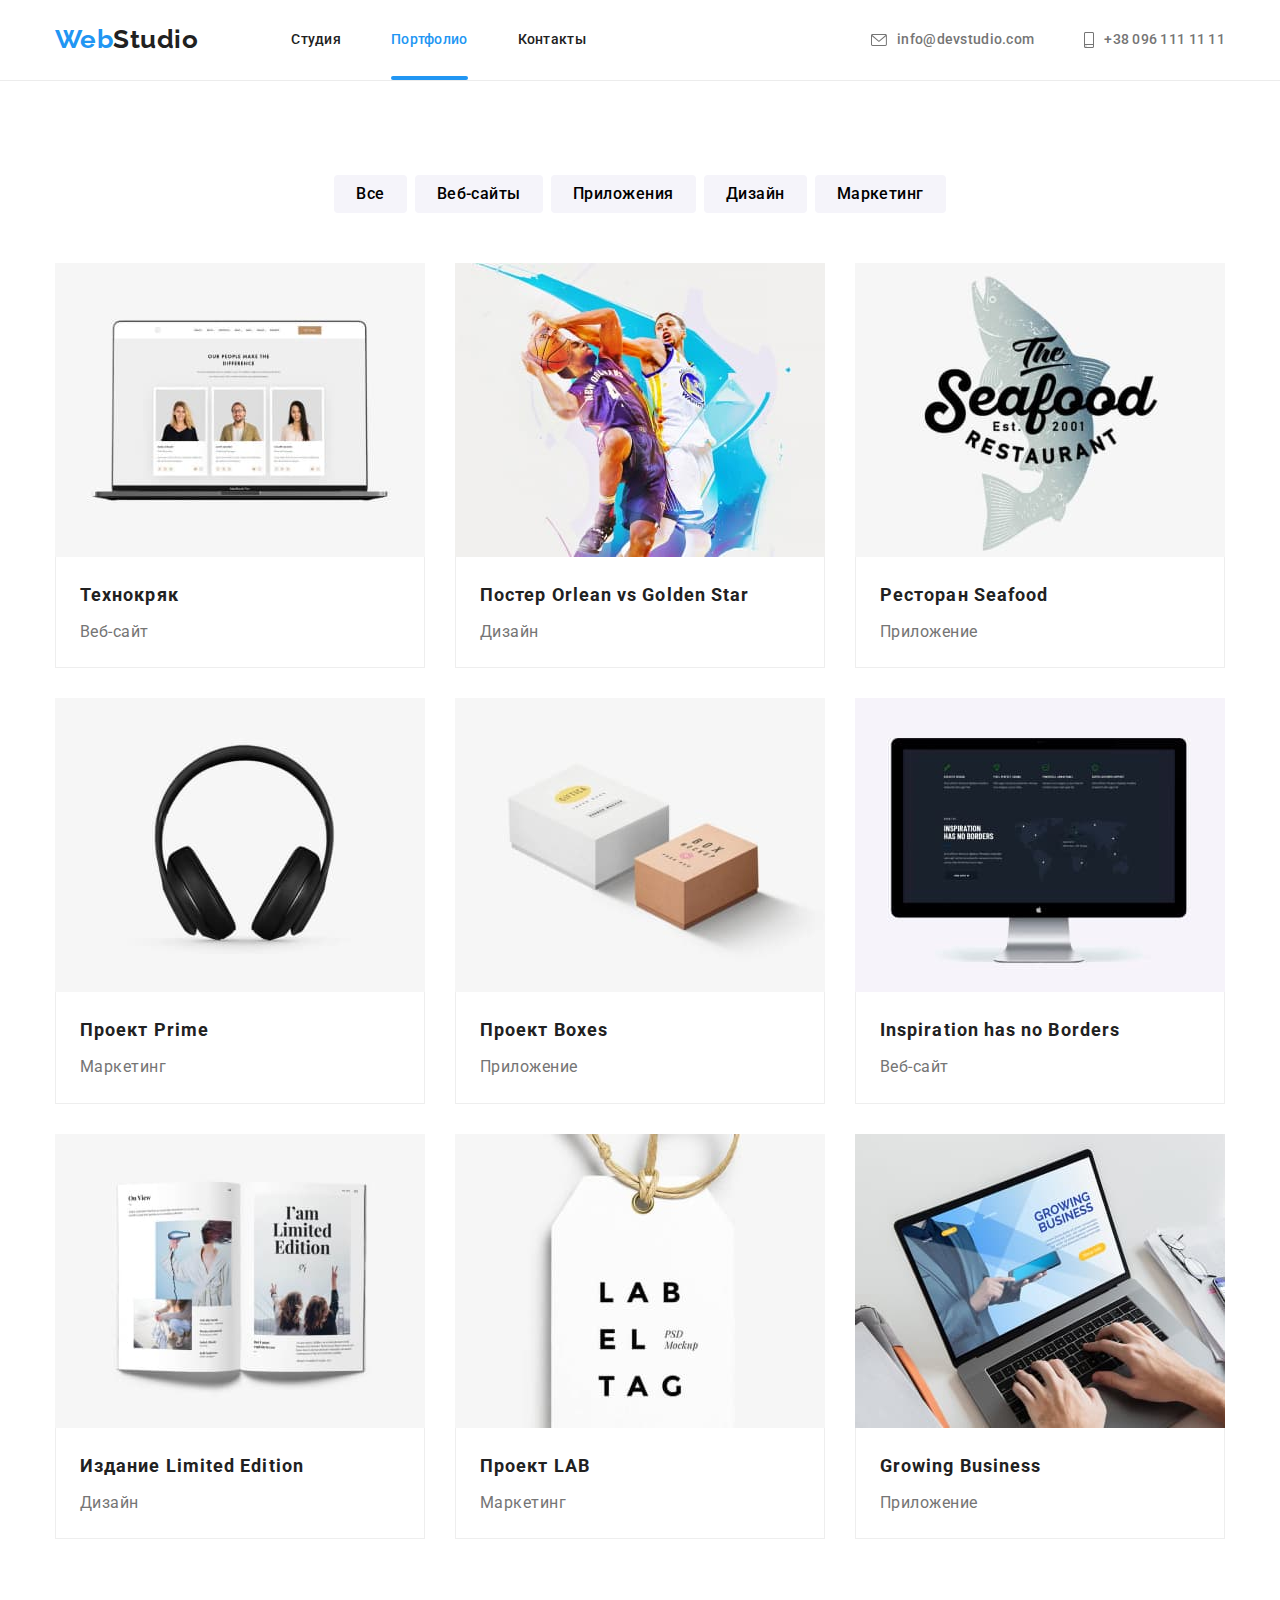
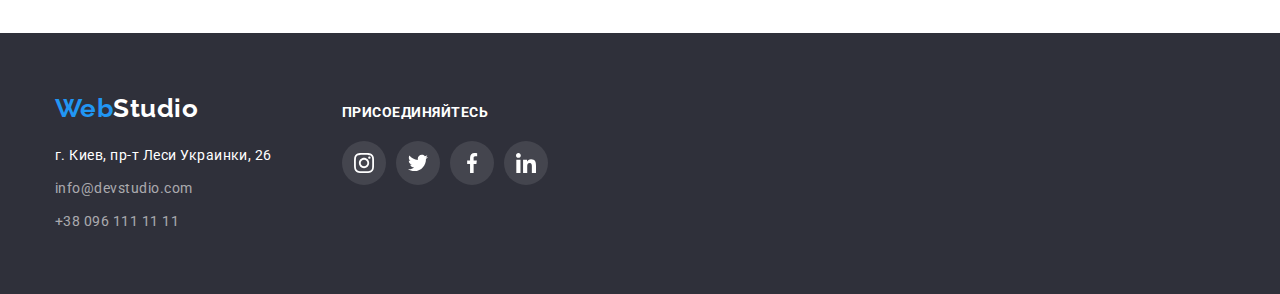
==== portfolio.html @ c8ea01b9 "!" ====
<!DOCTYPE html>
<html lang="ru">
<head>
    <meta charset="UTF-8">
    <meta name="viewport" content="width=device-width, initial-scale=1.0">
    <title>WebStudio</title>
    <link rel="preconnect" href="https://fonts.gstatic.com">
    <link href="https://fonts.googleapis.com/css2?family=Raleway:wght@700&family=Roboto:wght@400;500;700;900&display=swap"
        rel="stylesheet">
    <link rel="stylesheet" href="node_modules/modern-normalize/modern-normalize.css">
    <link rel="stylesheet" href="./css/styles.css" />
</head>
<body>
    <header class="header-stroke">
        <div class="conteiner site-nav">
        <nav class="nav">
            <a class="logo" href="./index.html" lang="en">Web<span class="logo-part-black">Studio</span></a>
            <ul class="main-nav list">
                <li class="item">
                    <a class="link" href="./index.html">Студия</a>
                </li>
                <li class="item">
                    <a class="current link" href="./portfolio.html">Портфолио</a>
                </li>
                <li class="item">
                    <a class="link" href="#contacts">Контакты</a>
                </li>
            </ul>
        </nav>
        <ul class="contacts list">
            <li class="item">
                <a class="link" href="mailto:info@devstudio.com">
                    <svg class="contacts-icon" width="16" height="12">
                        <use href="./img/symbol-defs.svg#icon-envelope"></use>
                    </svg>info@devstudio.com</a>
            </li>
            <li class="item">
                <a class="link" href="tel:+380961111111">
                    <svg class="contacts-icon" width="10px" height="16px">
                        <use href="./img/symbol-defs.svg#icon-smartphone"></use>
                    </svg>+38 096 111 11 11</a>
            </li>
        </ul>
        </div>
    </header>
    <main>
        <section class="section">
            <!--заголовок h1 подразумевается и будет скрыт-->
            <h1 class="visually-hidden">Наши проекты</h1>
            <!--радиокнопки-->
            <div class="conteiner">
            <ul class="radio list">
                <li class="item"><button class="radio-buttons" type="button">Все</button></li>
                <li class="item"><button class="radio-buttons" type="button">Веб-сайты</button></li>
                <li class="item"><button class="radio-buttons" type="button">Приложения</button></li>
                <li class="item"><button class="radio-buttons" type="button">Дизайн</button></li>
                <li class="item"><button class="radio-buttons" type="button">Маркетинг</button></li>
            </ul>
            </div>
            <!--карточки-->
            <div class="conteiner">
            <ul class="card list">
                <li class="item"><a class="cards-h-f" href="">
                    <div class="card-foto"><img class="card-image" src="./img/card1.jpg"
                    alt="Открытый лептоп с изображением веб-сайта"
                    width="370"
                    height="294">
                    <div class="card-overlay">
                    <p class="card-overlay-text">Технокряк это современная площадка распространения коронавируса. Компании используют эту платформу для цифрового
                    шпионажа и атак на защищённые сервера конкурентов.</p></div></div>
                    <div class="card-text">
                    <h2 class="cards-title">Технокряк</h2>
                    <p class="cards-description">Веб-сайт</p>
                    </div>
                    </a>
                </li>
                <li class="item"><a class="cards-h-f" href="">
                    <div class="card-foto"><img class="card-image" src="./img/card2.jpg"
                    alt="Два игрока с баскетбольнім мячем"
                    width="370"
                    height="294">
                    <div class="card-overlay">
                    <p class="card-overlay-text">Постер New Orlean vs Golden Star.</p></div></div>
                    <div class="card-text">
                    <h2 class="cards-title">Постер <span lang="en">Orlean vs Golden Star</span></h2>
                    <p class="cards-description">Дизайн</p>
                    </div>
                     </a>
                </li>
                <li class="item"><a class="cards-h-f" href="">
                    <div class="card-foto"><img class="card-image" src="./img/card3.jpg"
                    alt="Логотип ресторана в виде рыбы"
                    width="370"
                    height="294">
                    <div class="card-overlay">
                    <p class="card-overlay-text">Ресторан Seafood.</p>
                    </div></div>
                    <div class="card-text">
                    <h2 class="cards-title">Ресторан <span lang="en">Seafood</span></h2>
                    <p class="cards-description">Приложение</p>
                    </div>
                    </a>
                </li>
                <li class="item"><a class="cards-h-f" href="">
                    <div class="card-foto"><img class="card-image" src="./img/card4.jpg"
                    alt="Безпроводные акустические наушники черного цвета"
                    width="370"
                    height="294">
                    <div class="card-overlay">
                    <p class="card-overlay-text">Проект Prime.</p>
                    </div></div>
                    <div class="card-text">
                    <h2 class="cards-title">Проект <span lang="en">Prime</span></h2>
                    <p class="cards-description">Маркетинг</p>
                    </div>
                    </a>
                </li>
                <li class="item"><a class="cards-h-f" href="">
                    <div class="card-foto"><img class="card-image" src="./img/card5.jpg"
                    alt="Две коробки: большая белая и маленькая коричневая"
                    width="370"
                    height="294">
                    <div class="card-overlay">
                    <p class="card-overlay-text">Проект Boxes.</p>
                    </div></div>
                    <div class="card-text">
                    <h2 class="cards-title">Проект <span lang="en">Boxes</span></h2>
                    <p class="cards-description">Приложение</p>
                    </div>
                    </a>
                </li>
                <li class="item"><a class="cards-h-f" href="">
                    <div class="card-foto"><img class="card-image" src="./img/card6.jpg"
                    alt="Монитор компьютера с изображением веб-сайта"
                    width="370"
                    height="294">
                    <div class="card-overlay">
                    <p class="card-overlay-text">Inspiration has no Borders.</p>
                    </div></div>
                    <div class="card-text">
                    <h2 class="cards-title" lang="en">Inspiration has no Borders</h2>
                    <p class="cards-description">Веб-сайт</p>
                    </div>
                    </a>
                </li>
                <li class="item"><a class="cards-h-f" href="">
                    <div class="card-foto"><img class="card-image" src="./img/card7.jpg"
                    alt="Открытый журнал"
                    width="370"
                    height="294">
                    <div class="card-overlay">
                    <p class="card-overlay-text">Издание Limited Edition.</p>
                    </div></div>
                    <div class="card-text">
                    <h2 class="cards-title">Издание <span lang="en">Limited Edition</span></h2>
                    <p class="cards-description">Дизайн</p>
                </div>
                </a>
                </li>
                <li class="item"><a class="cards-h-f" href="">
                    <div class="card-foto"><img class="card-image" src="./img/card8.jpg"
                    alt="Лейба"
                    width="370"
                    height="294">
                    <div class="card-overlay">
                    <p class="card-overlay-text">Проект LAB.</p>
                    </div></div>
                    <div class="card-text">
                    <h2 class="cards-title">Проект <span lang="en">LAB</span></h2>
                    <p class="cards-description">Маркетинг</p>
                    </div>
                    </a>
                </li>
                <li class="item"><a class="cards-h-f" href="">
                    <div class="card-foto"><img class="card-image" src="./img/card9.jpg"
                    alt="Кто-то работает на лептопе"
                    width="370"
                    height="294">
                    <div class="card-overlay">
                    <p class="card-overlay-text">Growing Business.</p>
                    </div></div>
                    <div class="card-text">
                    <h2 class="cards-title" lang="en">Growing Business</h2>
                    <p class="cards-description">Приложение</p>
                    </div>
                    </a>
                </li>
            </ul>
            </div>
        </section>
    </main>
    <!--подвал-->
    <footer class="footer">
        <div class="conteiner contact-us">
            <div class="contact-us-address">
                <a class="logo" href="./index.html" lang="en">Web<span class="logo-part-white">Studio</span></a>
                <address class="address city" id="contacts">
                    г. Киев, пр-т Леси Украинки, 26
                </address>
                <address class="address">
                    <ul class="list">
                        <li>
                            <a href="mailto:info@devstudio.com">info@devstudio.com</a>
                        </li>
                        <li>
                            <a href="tel:+380961111111">+38 096 111 11 11</a>
                        </li>
                    </ul>
                </address>
            </div>
            <div class="join">
                <p class="join-text">присоединяйтесь</p>
                <ul class="list socials join-socials">
                    <li>
                        <a class="socials-background socials-white" href="">
                            <svg class="socials-icon" width="20px" height="20px">
                                <use href="./img/symbol-defs.svg#icon-instagram"></use>
                            </svg></a>
                    </li>
                    <li>
                        <a class="socials-background socials-white" href="">
                            <svg class="socials-icon" width="20px" height="20px">
                                <use href="./img/symbol-defs.svg#icon-twitter"></use>
                            </svg></a>
                    </li>
                    <li>
                        <a class="socials-background socials-white" href="">
                            <svg class="socials-icon" width="20px" height="20px">
                                <use href="./img/symbol-defs.svg#icon-facebook"></use>
                            </svg></a>
                    </li>
                    <li>
                        <a class="socials-background socials-white" href="">
                            <svg class="socials-icon" width="20px" height="20px">
                                <use href="./img/symbol-defs.svg#icon-linkedin"></use>
                            </svg></a>
                    </li>
                </ul>
            </div>
        </div>
    </footer>
    </body>
    </html>
---- css/styles.css ----
*,
*::before,
*::after {
  box-sizing: border-box;
}
/*палитра цветов*/
/*главный фон #E5E5E5*/
/*второстепенный фон #F5F4FA*/
/*фон футерa #2F303A*/
/*основной для шрифта #212121*/
/*второстепенный для шрифта #757575*/
/*акцент rgba(33, 150, 243, 1)*/
/*черный и белый для выделения текста #000000 #FFFFFF*/
/*контакты в футуре  rgba(255, 255, 255, 0.6)*/
/*нижний бордер в хедере rgba(236, 236, 236, 1)*/
:root {
  --main-background-color: rgba(255, 255, 255, 1);
  --secondary-background-color: rgba(245, 244, 250, 1);
  --footer-background-color: #2f303a;
  --main-text-color: rgba(33, 33, 33, 1);
  --secondary-text-color: rgba(117, 117, 117, 1);
  --accent-color: rgba(33, 150, 243, 1);
  --footer-contacts: rgba(255, 255, 255, 0.6);
  --header-stroke: rgba(236, 236, 236, 1);
  --hero-backgroumd: rgba(196, 196, 196, 1);
  --hero-overlay: rgba(47, 48, 58, 0.4);
  --icon-color: rgba(175, 177, 184, 1);
  --icon-background: rgba(255, 255, 255, 0.1);
  --card-border: rgba(238, 238, 238, 1);
  --label-background: rgba(47, 48, 58, 0.8);
  --backdrop: rgba(0, 0, 0, 0.2);
  --card-overlay: rgba(33, 150, 243, 0.9);
}
/*общие стили*/
body {
  margin: 0px;

  background-color: var(--main-background-color);
  color: var(--main-text-color);
  font-family: "Roboto", sans-serif;
  font-style: normal;
  letter-spacing: 0.03em;
}
a {
  text-decoration: none;
}
.list {
  padding: 0px;
  margin: 0px;
  list-style: none;
}
h1,
h2,
h3,
p {
  margin: 0px;
}
.conteiner {
  margin-left: auto;
  margin-right: auto;
  width: 1200px;
  padding-left: 15px;
  padding-right: 15px;
}
/*хедер*/
.site-nav {
  display: flex;
  align-items: center;
}
.nav {
  display: flex;
  align-items: center;
}
/*лого*/
.logo {
  color: var(--accent-color);
  font-family: Raleway;
  font-weight: 700;
  font-size: 26px;
  line-height: 1.2;
}
.logo-part-black {
  color: var(--main-text-color);
}
/*главная навигация*/
.main-nav {
  display: flex;
  align-items: center;
  margin-left: 93px;
}
.main-nav .link,
.contacts .link {
  display: block;
  padding-top: 32px;
  padding-bottom: 32px;
}
.main-nav .item + .item {
  margin-left: 50px;
}
.main-nav a {
  color: var(--main-text-color);
  font-weight: 500;
  font-size: 14px;
  line-height: 1.14;
  letter-spacing: 0.02em;

  transition: color 250ms cubic-bezier(0.4, 0, 0.2, 1);
}
.main-nav a:hover,
.main-nav a:focus {
  color: var(--accent-color);
}
.main-nav .current {
  position: relative;
  color: var(--accent-color);
}
.main-nav .current::after {
  content: "";
  position: absolute;
  left: 0;
  bottom: 0;
  width: 100%;
  height: 4px;
  border-radius: 2px;
  background-color: var(--accent-color);
}

/*линки*/

.contacts {
  display: flex;
  margin-left: auto;
}
.contacts .item + .item {
  margin-left: 50px;
}
.contacts a {
  color: var(--secondary-text-color);
  font-weight: 500;
  font-size: 14px;
  line-height: 1.14;
  letter-spacing: 0.02em;

  transition: color 250ms cubic-bezier(0.4, 0, 0.2, 1);
}
.contacts a:hover,
.contacts a:focus {
  color: var(--accent-color);
}
.contacts .link {
  display: flex;
  align-items: center;
}
.contacts-icon {
  padding: 0px;
  margin-right: 10px;
  fill: currentColor;
}

/*Страница студия*/
/*герой*/
.hero {
  text-align: center;
  padding-top: 200px;
  padding-bottom: 200px;

  background-color: var(--footer-background-color);
  letter-spacing: 0.06em;
}
.overlay {
  max-width: 1600px;
  height: 600px;
  margin-left: auto;
  margin-right: auto;
  background-color: var(--hero-backgroumd);
  background-image: linear-gradient(
      to right,
      rgba(47, 48, 58, 0.4),
      rgba(47, 48, 58, 0.4)
    ),
    url("../img/img.jpg");

  background-repeat: no-repeat;
  background-position: center;
  background-size: cover;
}
.hero-title {
  width: 696px;
  margin-left: auto;
  margin-right: auto;
  padding: 0 20px 0 20px;

  color: var(--main-background-color);
  font-weight: 900;
  font-size: 44px;
  line-height: 1.36;
  text-transform: uppercase;
}

.hero-button {
  margin-top: 30px;
  padding: 10px 32px;
  min-width: 200px;
  border: 0px solid transparent;
  border-radius: 4px;

  color: var(--main-background-color);
  background-color: var(--accent-color);
  font-family: inherit;
  font-weight: 700;
  font-size: 16px;
  line-height: 1.9;
  letter-spacing: 0.06em;

  cursor: pointer;
}
/*общие для секций*/
.section {
  padding: 94px 0px;
}
/*преимущества*/
.advantages {
  display: flex;
}
.icon-background {
  display: flex;
  align-items: center;
  justify-content: center;
  height: 120px;
  background-color: var(--secondary-background-color);
}
.advantages .item {
  width: calc((100% - 90px) / 4);
  margin-right: 30px;
}
.advantages .item:nth-child(4n) {
  margin-right: 0;
}
.advantages-title {
  margin-top: 30px;
  font-size: 14px;
  line-height: 1.14;
  text-transform: uppercase;
}
.advantages-text {
  margin-top: 10px;

  color: var(--secondary-text-color);
  font-weight: 400;
  font-size: 14px;
  line-height: 1.71;
}
/*работа и команда*/
.work {
  padding-top: 0;
}
.section-title {
  font-size: 36px;
  line-height: 1.17;
  text-align: center;
}
.work-example {
  display: flex;
  margin-top: 50px;
}
.work-example .item {
  position: relative;
  display: flex;
  justify-content: center;

  width: calc((100% - 60px) / 3);
  margin-right: 30px;
}
.work-example .item:nth-child(3n) {
  margin-right: 0;
}
.item-image {
  display: block;
}
.work-example .item::before {
  content: "";
  position: absolute;
  width: 100%;
  height: 70px;
  bottom: 0;
  background-color: var(--label-background);
}
.lable-text {
  position: absolute;
  bottom: 27px;

  font-weight: 700;
  font-size: 14px;
  line-height: 1.14;
  text-transform: uppercase;
  color: var(--main-background-color);
}
/*команда*/
.our-team {
  background-color: var(--secondary-background-color);
}
.team {
  display: flex;
  margin-top: 50px;
}
.team .human {
  width: calc((100% - 90px) / 4);
  margin-right: 30px;
}
.team .human:nth-child(4n) {
  margin-right: 0;
}
.human {
  background-color: var(--main-background-color);
  box-shadow: 0px 1px 3px rgba(0, 0, 0, 0.12), 0px 1px 1px rgba(0, 0, 0, 0.14),
    0px 2px 1px rgba(0, 0, 0, 0.2);
  border-radius: 0px 0px 4px 4px;
}
.specialists {
  margin-top: 30px;

  font-weight: 500;
  font-size: 16px;
  line-height: 1.2;
  text-align: center;
}
.professions {
  margin-top: 10px;

  color: var(--secondary-text-color);
  font-weight: 400;
  font-size: 16px;
  line-height: 1.2;
  text-align: center;
}
.socials {
  display: flex;
  justify-content: center;
  padding: 16px 32px 30px;
}
.socials-background {
  display: block;
  padding: 12px;
  height: 44px;
  width: 44px;
  border-radius: 50%;
  margin-right: 10px;
  background-color: var(--icon-background);
  color: var(--icon-color);

  transition: background-color 250ms cubic-bezier(0.4, 0, 0.2, 1),
    color 250ms cubic-bezier(0.4, 0, 0.2, 1);
}
.socials-background:nth-child(4n) {
  margin-right: 0;
}
.socials-background:hover,
.socials-background:focus {
  background-color: var(--accent-color);
  color: var(--main-background-color);
}
.socials-icon {
  fill: currentColor;
}
/*постоянные клиенты*/
.clients {
  display: flex;
  justify-content: center;
  margin-top: 50px;
}
.clients-background {
  display: inline-flex;
  justify-content: center;
  align-items: center;

  width: 170px;
  height: 90px;
  border: 1px solid var(--icon-color);
  border-radius: 4px;
  color: var(--icon-color);

  transition: color 250ms cubic-bezier(0.4, 0, 0.2, 1),
    border-color 250ms cubic-bezier(0.4, 0, 0.2, 1);
}
.clients-background:hover,
.clients-background:focus {
  color: var(--accent-color);
  border-color: var(--accent-color);
}
.clients .item {
  margin-right: 30px;
}
.clients .item:nth-child(6n) {
  margin-right: 0;
}
.clients-logo {
  fill: currentColor;
}
/*страница портфолио*/
/*хедер*/
.header-stroke {
  border-bottom: 1px solid var(--header-stroke);
}
/*скрытый заголовок*/
.visually-hidden {
  position: absolute;
  clip: rect(0 0 0 0);
  width: 1px;
  height: 1px;
  margin: -1px;
}
/*радиокнопки*/
.radio {
  display: flex;
  justify-content: center;
}
.radio-buttons {
  padding: 6px 22px;
  border: 0px;
  border-radius: 4px;

  background-color: var(--secondary-background-color);
  font-family: inherit;
  font-weight: 500;
  font-size: 16px;
  line-height: 1.62;
  letter-spacing: 0.03em;
  text-align: center;

  cursor: pointer;

  transition: background-color 250ms cubic-bezier(0.4, 0, 0.2, 1),
    color 250ms cubic-bezier(0.4, 0, 0.2, 1),
    box-shadow 250ms cubic-bezier(0.4, 0, 0.2, 1);
}
.radio .item {
  margin-right: 8px;
}
.radio .item:nth-child(5n) {
  margin-right: 0;
}
.radio-buttons:hover,
.radio-buttons:focus {
  box-shadow: 0px 3px 1px rgba(0, 0, 0, 0.1), 0px 1px 2px rgba(0, 0, 0, 0.08),
    0px 2px 2px rgba(0, 0, 0, 0.12);

  background-color: var(--accent-color);
  color: var(--main-background-color);
}
/*карточки*/
.card {
  display: flex;
  flex-wrap: wrap;
  margin-top: 50px;
}
.card .item {
  width: calc((100% - 60px) / 3);
  margin-right: 30px;
  margin-bottom: 30px;
}
.cards-h-f {
  display: block;

  transition: box-shadow 250ms cubic-bezier(0.4, 0, 0.2, 1);
}
.cards-h-f:hover,
.cards-h-f:focus {
  box-shadow: 0px 1px 1px rgba(0, 0, 0, 0.12), 0px 4px 4px rgba(0, 0, 0, 0.06),
    1px 4px 6px rgba(0, 0, 0, 0.16);
}
.card .item:nth-child(3n) {
  margin-right: 0;
}
.card .item:nth-last-child(-n + 3) {
  margin-bottom: 0;
}
.card-image {
  display: block;
}
.card-foto {
  position: relative;
  overflow: hidden;
}
.card-overlay {
  position: absolute;

  width: 100%;
  height: 100%;
  background-color: var(--card-overlay);
  transform: translateY(0);
  transition: transform 250ms cubic-bezier(0.4, 0, 0.2, 1);
}
.cards-h-f:hover .card-overlay,
.cards-h-f:focus .card-overlay {
  transform: translateY(-100%);
}
.card-overlay-text {
  position: absolute;
  width: 322px;
  height: 168px;
  top: 50%;
  left: 50%;
  transform: translate(-50%, -50%);
  font-size: 18px;
  line-height: 1.55;
  color: var(--main-background-color);
  opacity: 0;
  transition: opacity 250ms cubic-bezier(0.4, 0, 0.2, 1) 250ms;
}
.cards-h-f:hover .card-overlay-text,
.cards-h-f:focus .card-overlay-text {
  opacity: 1;
}
.card-text {
  padding: 20px 24px;
  border: 1px solid var(--card-border);
  border-top: 0px;
}
.cards-title {
  font-size: 18px;
  line-height: 2;
  letter-spacing: 0.06em;
  color: var(--main-text-color);
}
.cards-description {
  margin-top: 4px;

  color: var(--secondary-text-color);
  font-weight: normal;
  font-size: 16px;
  line-height: 1.9;
}
/*подвал*/
.footer {
  padding: 60px 0px;

  background-color: var(--footer-background-color);
}
.contact-us {
  display: flex;
  align-items: baseline;
}
.contact-us-address {
  margin-right: 70px;
}
.logo-part-white {
  color: var(--main-background-color);
}
.address {
  color: var(--main-background-color);
  font-style: normal;
  font-weight: 400;
  font-size: 14px;
  line-height: 1.71;
}
.city {
  margin-top: 20px;
}
.address a {
  color: var(--footer-contacts);
}
.address li {
  margin-top: 9px;
}
/*присоединяйтесь*/
.join {
  justify-content: center;
}
.join-text {
  font-weight: 700;
  font-size: 14px;
  line-height: 1.14;
  text-transform: uppercase;
  color: var(--main-background-color);
}
.join-socials {
  padding: 0px;
  margin-top: 20px;
}
.socials-white {
  color: var(--main-background-color);
}
/*модалка*/
.backdrop {
  position: fixed;

  inset: 0;

  background-color: var(--backdrop);
}
.backdrop.is-hidden {
  opacity: 0;
  pointer-events: none;
}
.modal {
  position: absolute;
  top: 50%;
  left: 50%;
  transform: translate(-50%, -50%);

  width: 528px;
  height: 581px;
  border-radius: 4px;
  padding: 8px;

  background-color: var(--main-background-color);
}
.close-modal {
  position: absolute;
  right: 8px;
  display: flex;
  align-items: center;

  width: 30px;
  height: 30px;
  border: 1px solid rgba(0, 0, 0, 0.1);
  background-color: var(--main-background-color);
  border-radius: 50%;
  cursor: pointer;
}
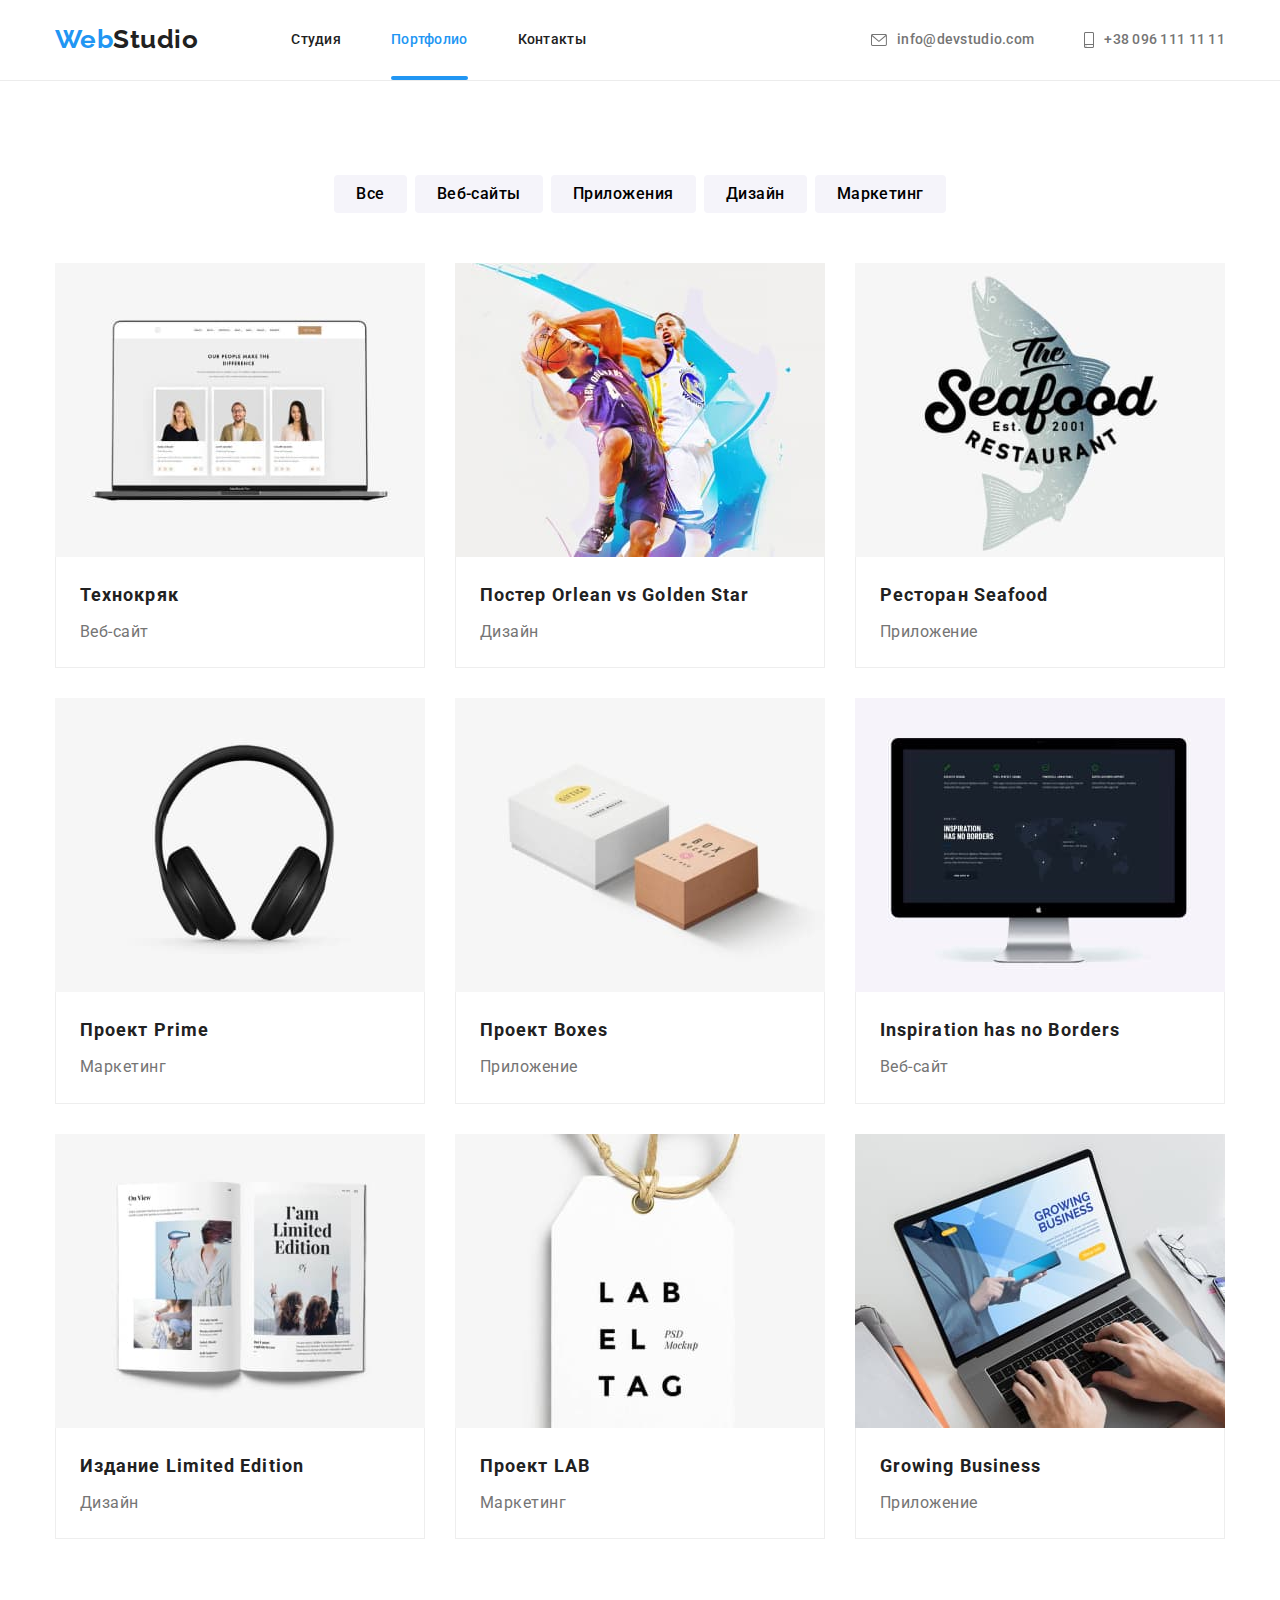
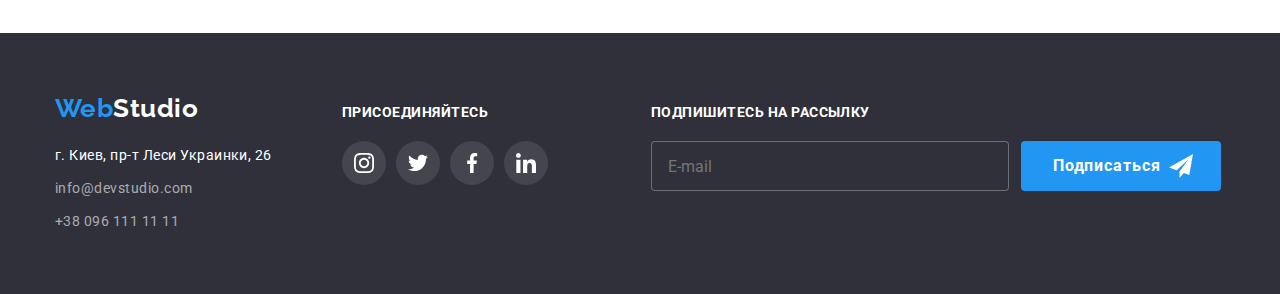
==== commit 877b2cae: "modal form" ====
--- a/portfolio.html
+++ b/portfolio.html
@@ -237,6 +237,16 @@
                     </li>
                 </ul>
             </div>
+            <form class="join-form">
+                <label for="email" class="join-text"> Подпишитесь на рассылку</label>
+                <div class="join-fild"><input id="email" class="join-email" type="email" name="email"
+                        placeholder="E-mail" />
+                    <button class="join-button" type="submit"><span class="join-button-text">Подписаться</span><svg
+                            class="join-icon" width="24px" height="24px">
+                            <use href="./img/symbol-defs.svg#icon-icon-send"></use>
+                        </svg></button>
+                </div>
+            </form>
         </div>
     </footer>
     </body>
--- a/css/styles.css
+++ b/css/styles.css
@@ -30,6 +30,7 @@
   --label-background: rgba(47, 48, 58, 0.8);
   --backdrop: rgba(0, 0, 0, 0.2);
   --card-overlay: rgba(33, 150, 243, 0.9);
+  --join-email-border: rgba(255, 255, 255, 0.3);
 }
 /*общие стили*/
 body {
@@ -580,6 +581,55 @@
 .socials-white {
   color: var(--main-background-color);
 }
+/*Форма подписки*/
+.join-form {
+  justify-content: center;
+  align-items: center;
+  margin-left: 93px;
+}
+.join-fild {
+  display: flex;
+  margin-top: 20px;
+}
+.join-email {
+  width: 358px;
+  height: 50px;
+  padding: 15px 16px;
+
+  font-size: 16px;
+  font-family: inherit;
+  color: var(--footer-contacts);
+  border: 1px solid var(--join-email-border);
+  border-radius: 4px;
+  background-color: var(--footer-background-color);
+}
+.join-button {
+  position: relative;
+  margin-left: 12px;
+  padding: 10px 0px;
+  min-width: 200px;
+  border: 0px solid transparent;
+  border-radius: 4px;
+
+  color: var(--main-background-color);
+  background-color: var(--accent-color);
+  font-family: inherit;
+  font-weight: 700;
+  font-size: 16px;
+  line-height: 1.9;
+  letter-spacing: 0.06em;
+
+  cursor: pointer;
+}
+.join-button-text {
+  margin-right: 28px;
+}
+.join-icon {
+  position: absolute;
+  top: 13px;
+  left: 148px;
+}
+
 /*модалка*/
 .backdrop {
   position: fixed;
@@ -587,10 +637,14 @@
   inset: 0;
 
   background-color: var(--backdrop);
+  transition: opacity 250ms cubic-bezier(0.4, 0, 0.2, 1);
 }
 .backdrop.is-hidden {
   opacity: 0;
   pointer-events: none;
+}
+.backdrop.is-hidden .modal {
+  transform: translate(-50%, -50%) scale(0.9);
 }
 .modal {
   position: absolute;
@@ -604,6 +658,8 @@
   padding: 8px;
 
   background-color: var(--main-background-color);
+  transform: translate(-50%, -50%) scale(1);
+  transition: transform 250ms cubic-bezier(0.4, 0, 0.2, 1);
 }
 .close-modal {
   position: absolute;
@@ -618,3 +674,11 @@
   border-radius: 50%;
   cursor: pointer;
 }
+/*форма в модалке*/
+.modal-form {
+  display: flex;
+  flex-direction: column;
+  align-items: center;
+  width: 100%;
+  padding: 40px;
+}
